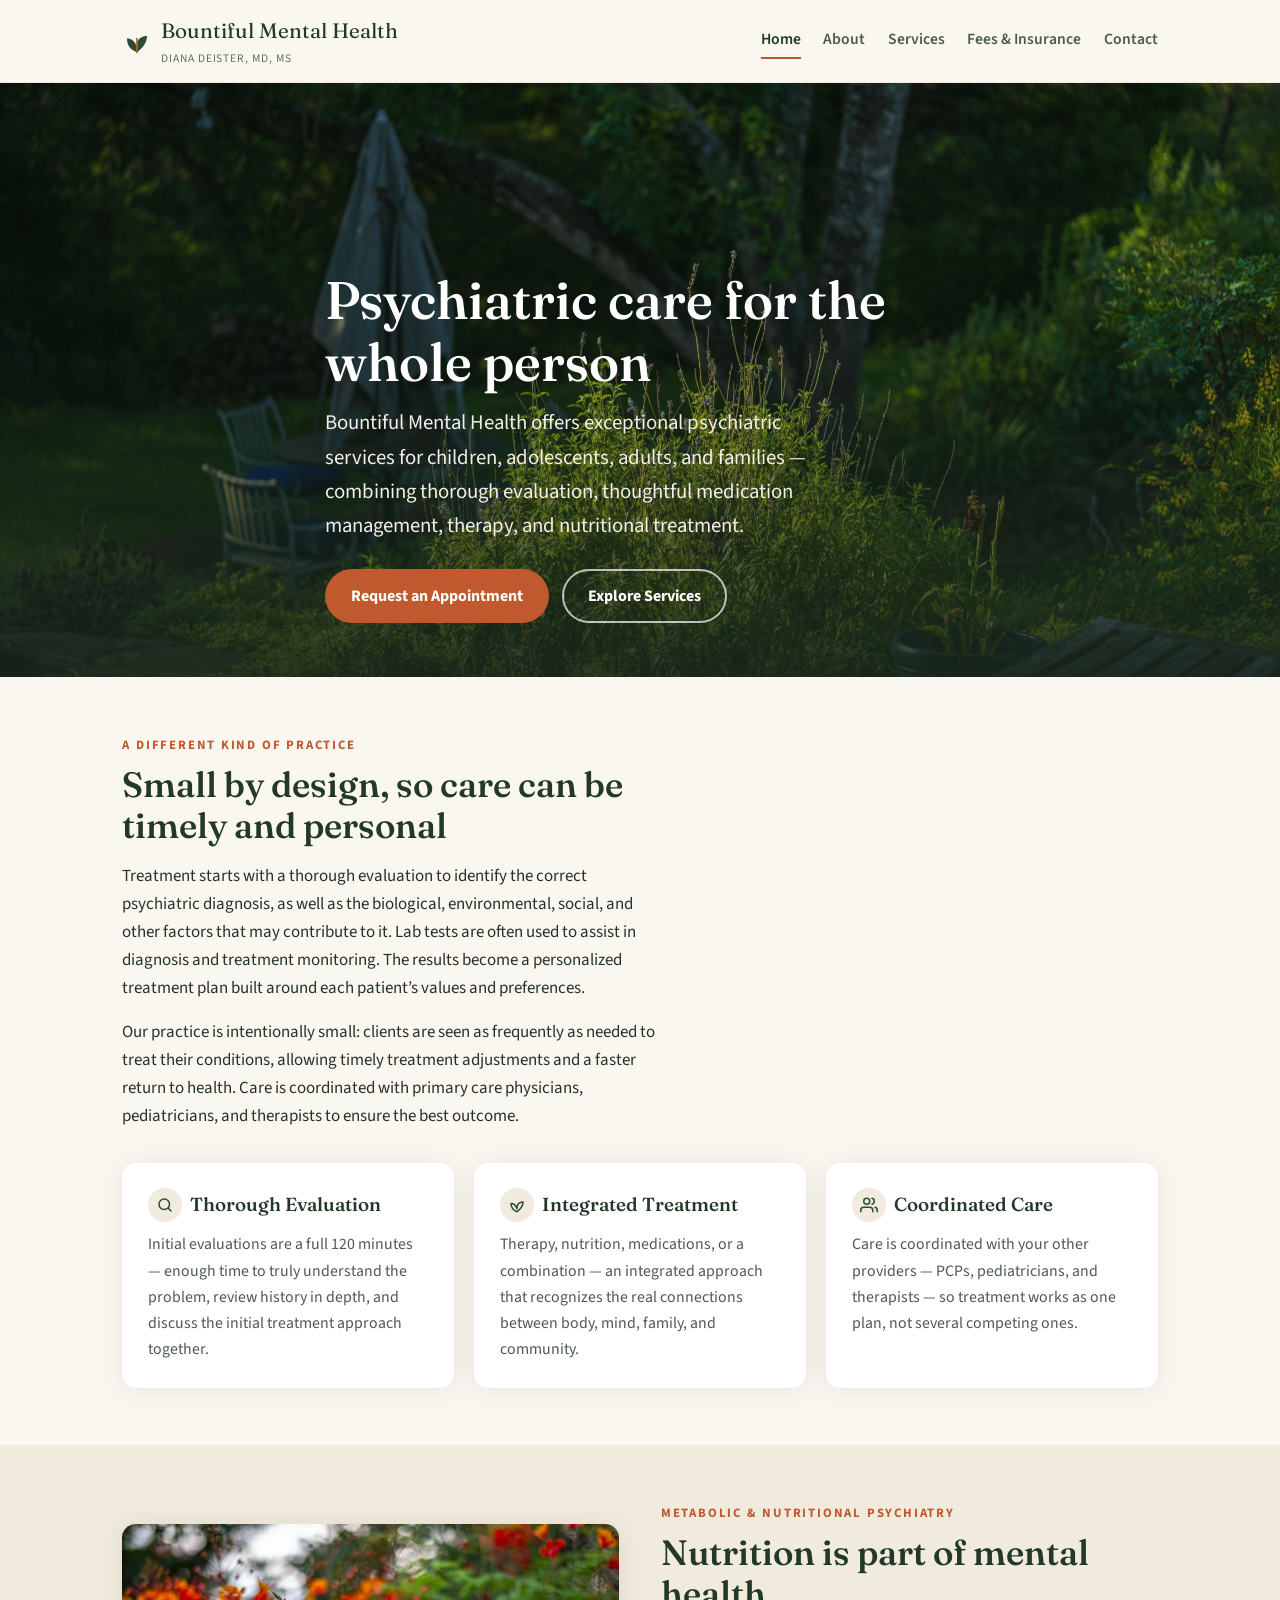
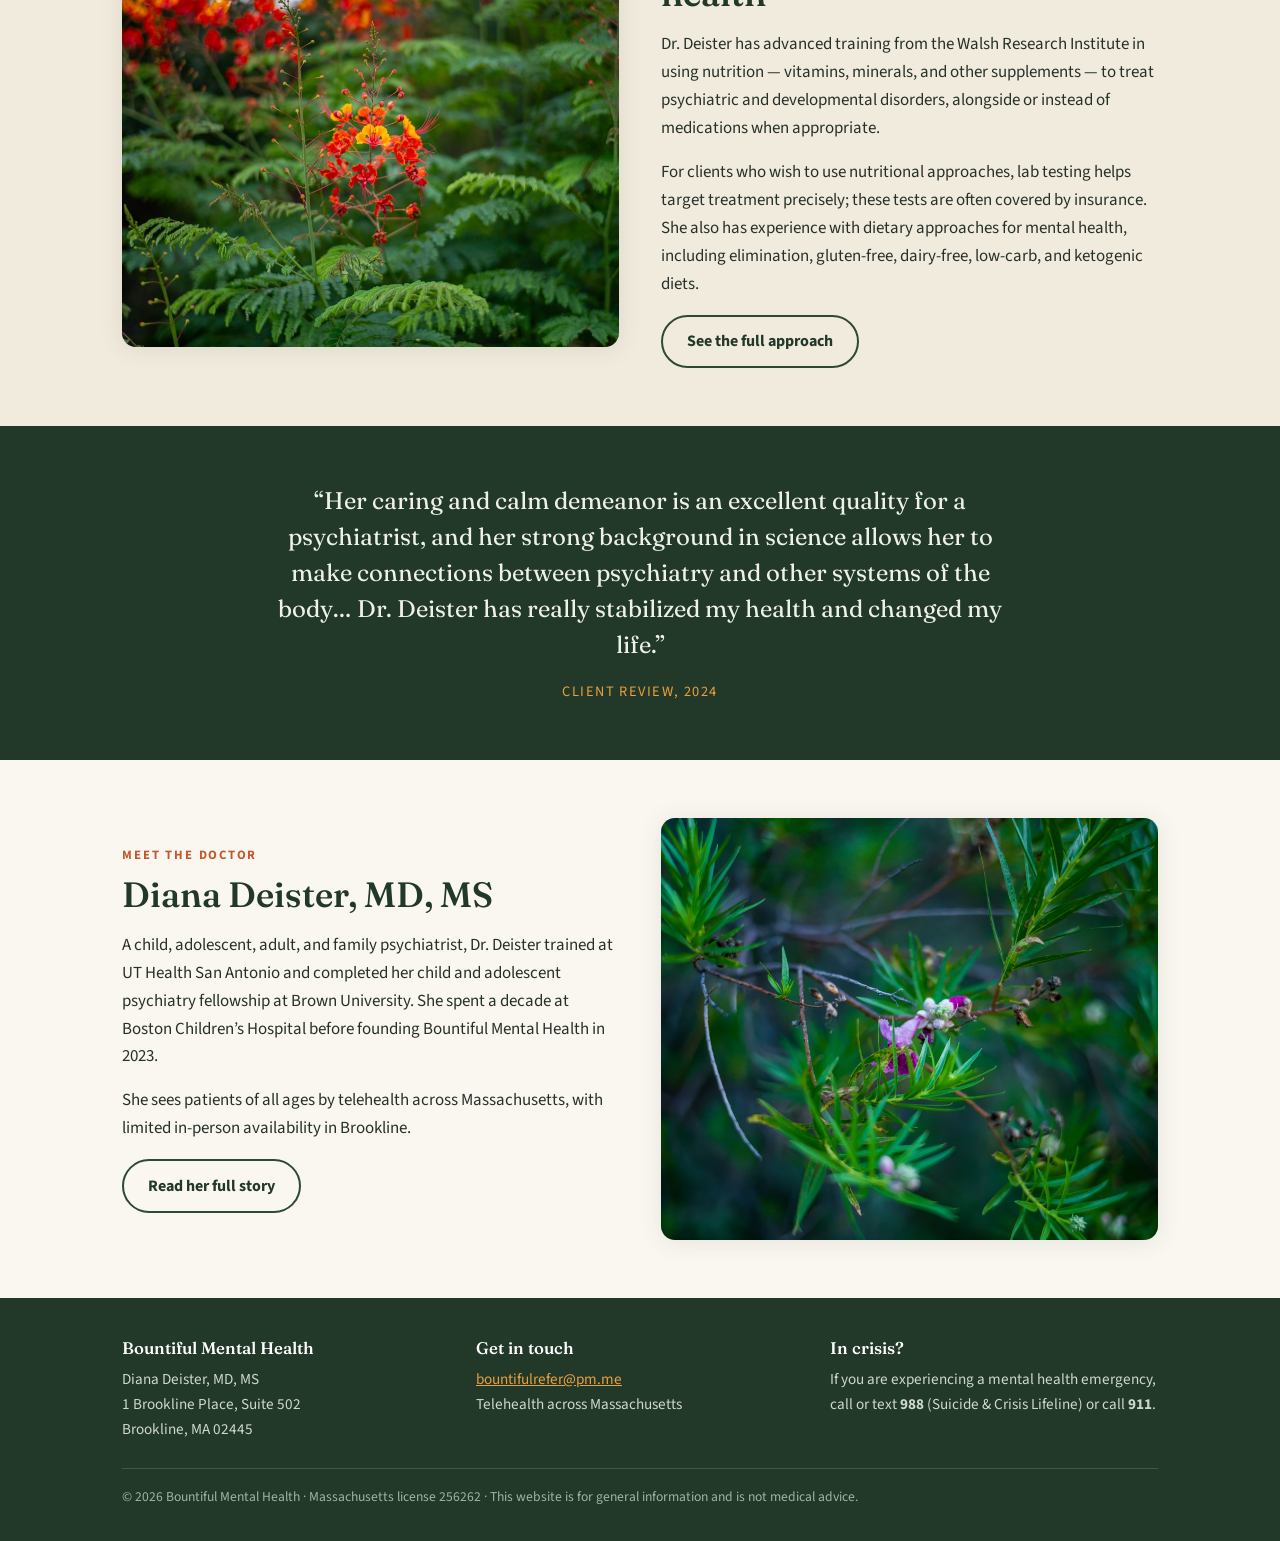
==== index.html @ cc22644e "Bountiful Mental Health site: five pages, botanical design, recovered content Content recovered from" ====
<!DOCTYPE html>
<html lang="en">
<head>
<meta charset="utf-8">
<meta name="viewport" content="width=device-width, initial-scale=1">
<title>Bountiful Mental Health — Diana Deister, MD, MS | Psychiatry in Massachusetts</title>
<meta name="description" content="Bountiful Mental Health offers metabolic and nutritional psychiatry for children, adolescents, adults, and families across Massachusetts. Diana Deister, MD, MS.">
<link rel="preconnect" href="https://fonts.googleapis.com">
<link rel="preconnect" href="https://fonts.gstatic.com" crossorigin>
<link href="https://fonts.googleapis.com/css2?family=Fraunces:opsz,wght@9..144,400..600&family=Source+Sans+3:wght@400;600;700&display=swap" rel="stylesheet">
<link rel="stylesheet" href="css/style.css">
<link rel="icon" href="data:image/svg+xml,%3Csvg xmlns='http://www.w3.org/2000/svg' viewBox='0 0 100 100'%3E%3Ctext y='.9em' font-size='90'%3E%F0%9F%8C%BF%3C/text%3E%3C/svg%3E">
</head>
<body>

<header class="site-header">
  <div class="wrap">
    <a class="brand" href="index.html">
      <svg width="30" height="30" viewBox="0 0 24 24" fill="none" aria-hidden="true"><path d="M12 21c6-4.5 8-9 8-13-4 0-8.5 2-8 9-1.5-5-4.5-7-8-7 0 5 2 8.5 8 11z" fill="#2e4a33"/><path d="M12 21c0-6 0-9 0-11" stroke="#c05a2e" stroke-width="1.4" stroke-linecap="round"/></svg>
      <span>Bountiful Mental Health<small>Diana Deister, MD, MS</small></span>
    </a>
    <nav class="main-nav" aria-label="Main">
      <a href="index.html" aria-current="page">Home</a>
      <a href="about.html">About</a>
      <a href="services.html">Services</a>
      <a href="fees.html">Fees &amp; Insurance</a>
      <a href="contact.html">Contact</a>
    </nav>
  </div>
</header>

<main>

<div class="hero">
  <img class="bg" src="photos/web/L1041935-2400.jpg" alt="A quiet garden patio in dappled morning light">
  <div class="veil"></div>
  <div class="wrap">
    <h1>Psychiatric care for the whole person</h1>
    <p class="lede">Bountiful Mental Health offers exceptional psychiatric services for children, adolescents, adults, and families — combining thorough evaluation, thoughtful medication management, therapy, and nutritional treatment.</p>
    <div class="btn-row">
      <a class="btn btn-primary" href="contact.html">Request an Appointment</a>
      <a class="btn btn-ghost" href="services.html">Explore Services</a>
    </div>
  </div>
</div>

<section>
  <div class="wrap">
    <p class="eyebrow">A different kind of practice</p>
    <h2>Small by design, so care can be timely and personal</h2>
    <div class="prose">
      <p>Treatment starts with a thorough evaluation to identify the correct psychiatric diagnosis, as well as the biological, environmental, social, and other factors that may contribute to it. Lab tests are often used to assist in diagnosis and treatment monitoring. The results become a personalized treatment plan built around each patient&rsquo;s values and preferences.</p>
      <p>Our practice is intentionally small: clients are seen as frequently as needed to treat their conditions, allowing timely treatment adjustments and a faster return to health. Care is coordinated with primary care physicians, pediatricians, and therapists to ensure the best outcome.</p>
    </div>
    <div class="cards">
      <div class="card">
        <h3><span class="glyph"><svg width="18" height="18" viewBox="0 0 24 24" fill="none" stroke="currentColor" stroke-width="2" stroke-linecap="round"><circle cx="11" cy="11" r="7"/><path d="m20 20-3.5-3.5"/></svg></span>Thorough Evaluation</h3>
        <p>Initial evaluations are a full 120 minutes — enough time to truly understand the problem, review history in depth, and discuss the initial treatment approach together.</p>
      </div>
      <div class="card">
        <h3><span class="glyph"><svg width="18" height="18" viewBox="0 0 24 24" fill="none" stroke="currentColor" stroke-width="2" stroke-linecap="round" stroke-linejoin="round"><path d="M12 21c6-4.5 8-9 8-13-4 0-8.5 2-8 9-1.5-5-4.5-7-8-7 0 5 2 8.5 8 11z"/></svg></span>Integrated Treatment</h3>
        <p>Therapy, nutrition, medications, or a combination — an integrated approach that recognizes the real connections between body, mind, family, and community.</p>
      </div>
      <div class="card">
        <h3><span class="glyph"><svg width="18" height="18" viewBox="0 0 24 24" fill="none" stroke="currentColor" stroke-width="2" stroke-linecap="round" stroke-linejoin="round"><path d="M17 21v-2a4 4 0 0 0-4-4H5a4 4 0 0 0-4 4v2"/><circle cx="9" cy="7" r="4"/><path d="M23 21v-2a4 4 0 0 0-3-3.87"/><path d="M16 3.13a4 4 0 0 1 0 7.75"/></svg></span>Coordinated Care</h3>
        <p>Care is coordinated with your other providers — PCPs, pediatricians, and therapists — so treatment works as one plan, not several competing ones.</p>
      </div>
    </div>
  </div>
</section>

<section class="tint">
  <div class="wrap split">
    <img src="photos/web/M1008776-2-1200.jpg" alt="Pride of Barbados flowers blooming among green ferns">
    <div>
      <p class="eyebrow">Metabolic &amp; nutritional psychiatry</p>
      <h2>Nutrition is part of mental health</h2>
      <div class="prose">
        <p>Dr. Deister has advanced training from the Walsh Research Institute in using nutrition — vitamins, minerals, and other supplements — to treat psychiatric and developmental disorders, alongside or instead of medications when appropriate.</p>
        <p>For clients who wish to use nutritional approaches, lab testing helps target treatment precisely; these tests are often covered by insurance. She also has experience with dietary approaches for mental health, including elimination, gluten-free, dairy-free, low-carb, and ketogenic diets.</p>
      </div>
      <a class="btn btn-outline" href="services.html">See the full approach</a>
    </div>
  </div>
</section>

<section class="forest">
  <div class="wrap">
    <blockquote class="pull">
      &ldquo;Her caring and calm demeanor is an excellent quality for a psychiatrist, and her strong background in science allows her to make connections between psychiatry and other systems of the body&hellip; Dr.&nbsp;Deister has really stabilized my health and changed my life.&rdquo;
      <footer>Client review, 2024</footer>
    </blockquote>
  </div>
</section>

<section>
  <div class="wrap split">
    <div>
      <p class="eyebrow">Meet the doctor</p>
      <h2>Diana Deister, MD, MS</h2>
      <div class="prose">
        <p>A child, adolescent, adult, and family psychiatrist, Dr. Deister trained at UT Health San Antonio and completed her child and adolescent psychiatry fellowship at Brown University. She spent a decade at Boston Children&rsquo;s Hospital before founding Bountiful Mental Health in 2023.</p>
        <p>She sees patients of all ages by telehealth across Massachusetts, with limited in-person availability in Brookline.</p>
      </div>
      <a class="btn btn-outline" href="about.html">Read her full story</a>
    </div>
    <img src="photos/web/M1008814-2-1200.jpg" alt="Desert willow branch with a soft pink blossom">
  </div>
</section>

</main>

<footer class="site-footer">
  <div class="wrap">
    <div class="cols">
      <div>
        <h4>Bountiful Mental Health</h4>
        <p>Diana Deister, MD, MS<br>1 Brookline Place, Suite 502<br>Brookline, MA 02445</p>
      </div>
      <div>
        <h4>Get in touch</h4>
        <p><a href="mailto:bountifulrefer@pm.me">bountifulrefer@pm.me</a><br>Telehealth across Massachusetts</p>
      </div>
      <div>
        <h4>In crisis?</h4>
        <p>If you are experiencing a mental health emergency, call or text <strong>988</strong> (Suicide &amp; Crisis Lifeline) or call <strong>911</strong>.</p>
      </div>
    </div>
    <p class="fine">&copy; 2026 Bountiful Mental Health &middot; Massachusetts license 256262 &middot; This website is for general information and is not medical advice.</p>
  </div>
</footer>

</body>
</html>
---- css/style.css ----
/* Bountiful Mental Health — site styles */

:root {
  --green-deep: #22392a;
  --green: #2e4a33;
  --green-soft: #5a7361;
  --cream: #faf7f0;
  --cream-dark: #f1ebdd;
  --ink: #26312a;
  --ink-soft: #4d5a50;
  --accent: #c05a2e;
  --accent-soft: #e8a13c;
  --white: #ffffff;
  --max: 1080px;
  --radius: 14px;
  --shadow: 0 2px 24px rgba(34, 57, 42, 0.10);
}

* { margin: 0; padding: 0; box-sizing: border-box; }

html { scroll-behavior: smooth; }

body {
  font-family: "Source Sans 3", "Segoe UI", -apple-system, sans-serif;
  font-size: 1.06rem;
  line-height: 1.65;
  color: var(--ink);
  background: var(--cream);
}

h1, h2, h3, h4 {
  font-family: "Fraunces", Georgia, serif;
  font-weight: 550;
  line-height: 1.18;
  color: var(--green-deep);
}

img { max-width: 100%; display: block; }

a { color: var(--accent); }
a:hover { color: var(--green); }

.wrap {
  max-width: var(--max);
  margin: 0 auto;
  padding: 0 1.4rem;
}

/* ---------- Header ---------- */

.site-header {
  background: var(--cream);
  border-bottom: 1px solid var(--cream-dark);
  position: sticky;
  top: 0;
  z-index: 20;
}

.site-header .wrap {
  display: flex;
  align-items: center;
  justify-content: space-between;
  gap: 1rem;
  padding-top: 0.9rem;
  padding-bottom: 0.9rem;
  flex-wrap: wrap;
}

.brand {
  font-family: "Fraunces", Georgia, serif;
  font-size: 1.3rem;
  color: var(--green-deep);
  text-decoration: none;
  display: flex;
  align-items: center;
  gap: 0.55rem;
}

.brand svg { flex: none; }

.brand small {
  display: block;
  font-family: "Source Sans 3", sans-serif;
  font-size: 0.72rem;
  letter-spacing: 0.08em;
  text-transform: uppercase;
  color: var(--green-soft);
}

nav.main-nav {
  display: flex;
  gap: 1.4rem;
  flex-wrap: wrap;
}

nav.main-nav a {
  color: var(--ink-soft);
  text-decoration: none;
  font-weight: 600;
  font-size: 0.98rem;
  padding: 0.25rem 0;
  border-bottom: 2px solid transparent;
}

nav.main-nav a:hover { color: var(--green-deep); }

nav.main-nav a[aria-current="page"] {
  color: var(--green-deep);
  border-bottom-color: var(--accent);
}

/* ---------- Hero ---------- */

.hero {
  position: relative;
  min-height: 66vh;
  display: flex;
  align-items: flex-end;
  color: var(--white);
  background: var(--green-deep);
}

.hero .bg {
  position: absolute;
  inset: 0;
  object-fit: cover;
  width: 100%;
  height: 100%;
  opacity: 0.85;
}

.hero .veil {
  position: absolute;
  inset: 0;
  background: linear-gradient(to top, rgba(23, 38, 28, 0.88) 0%, rgba(23, 38, 28, 0.25) 55%, rgba(23, 38, 28, 0.15) 100%);
}

.hero .wrap {
  position: relative;
  padding-top: 6rem;
  padding-bottom: 3.4rem;
}

.hero h1 {
  color: var(--white);
  font-size: clamp(2rem, 4.6vw, 3.3rem);
  max-width: 18ch;
  margin-bottom: 0.8rem;
}

.hero p.lede {
  font-size: clamp(1.05rem, 2vw, 1.3rem);
  max-width: 52ch;
  color: #f2efe6;
  margin-bottom: 1.6rem;
}

/* ---------- Buttons ---------- */

.btn {
  display: inline-block;
  padding: 0.72rem 1.5rem;
  border-radius: 999px;
  font-weight: 700;
  text-decoration: none;
  font-size: 1rem;
  border: 2px solid transparent;
}

.btn-primary {
  background: var(--accent);
  color: var(--white);
}
.btn-primary:hover { background: #a84c25; color: var(--white); }

.btn-ghost {
  border-color: rgba(255, 255, 255, 0.7);
  color: var(--white);
}
.btn-ghost:hover { background: rgba(255, 255, 255, 0.12); color: var(--white); }

.btn-outline {
  border-color: var(--green);
  color: var(--green-deep);
}
.btn-outline:hover { background: var(--green); color: var(--white); }

.btn-row { display: flex; gap: 0.8rem; flex-wrap: wrap; }

/* ---------- Sections ---------- */

section { padding: 3.6rem 0; }

section.tint { background: var(--cream-dark); }
section.forest { background: var(--green-deep); color: #eef0e9; }
section.forest h2 { color: var(--white); }

.eyebrow {
  font-size: 0.8rem;
  letter-spacing: 0.14em;
  text-transform: uppercase;
  font-weight: 700;
  color: var(--accent);
  margin-bottom: 0.5rem;
}

section h2 {
  font-size: clamp(1.6rem, 3vw, 2.2rem);
  margin-bottom: 1rem;
  max-width: 26ch;
}

.prose p { max-width: 68ch; margin-bottom: 1rem; }

/* ---------- Cards ---------- */

.cards {
  display: grid;
  grid-template-columns: repeat(auto-fit, minmax(250px, 1fr));
  gap: 1.3rem;
  margin-top: 2rem;
}

.card {
  background: var(--white);
  border-radius: var(--radius);
  padding: 1.6rem;
  box-shadow: var(--shadow);
}

.card h3 {
  font-size: 1.18rem;
  margin-bottom: 0.6rem;
  display: flex;
  align-items: center;
  gap: 0.55rem;
}

.card p { color: var(--ink-soft); font-size: 0.99rem; }

.card .glyph {
  width: 2.1rem;
  height: 2.1rem;
  flex: none;
  border-radius: 50%;
  background: var(--cream-dark);
  display: grid;
  place-items: center;
  color: var(--green);
}

/* ---------- Split (image + text) ---------- */

.split {
  display: grid;
  grid-template-columns: 1fr 1fr;
  gap: 2.6rem;
  align-items: center;
}

.split img {
  border-radius: var(--radius);
  box-shadow: var(--shadow);
  aspect-ratio: 4 / 3.4;
  object-fit: cover;
  width: 100%;
}

@media (max-width: 800px) {
  .split { grid-template-columns: 1fr; }
}

/* ---------- Quote ---------- */

blockquote.pull {
  max-width: 46rem;
  margin: 0 auto;
  text-align: center;
  font-family: "Fraunces", Georgia, serif;
  font-size: clamp(1.15rem, 2.4vw, 1.5rem);
  line-height: 1.5;
  color: #eef0e9;
}

blockquote.pull footer {
  margin-top: 1.1rem;
  font-family: "Source Sans 3", sans-serif;
  font-size: 0.9rem;
  letter-spacing: 0.1em;
  text-transform: uppercase;
  color: var(--accent-soft);
}

/* ---------- Lists ---------- */

ul.checks {
  list-style: none;
  display: grid;
  grid-template-columns: repeat(auto-fit, minmax(230px, 1fr));
  gap: 0.55rem 1.6rem;
  margin: 1.2rem 0;
  max-width: 60rem;
}

ul.checks li {
  padding-left: 1.7rem;
  position: relative;
}

ul.checks li::before {
  content: "";
  position: absolute;
  left: 0;
  top: 0.42em;
  width: 0.85em;
  height: 0.85em;
  border-radius: 50%;
  background: radial-gradient(circle at 35% 35%, var(--accent-soft), var(--accent));
}

/* ---------- Timeline (about) ---------- */

.timeline {
  list-style: none;
  margin: 1.4rem 0;
  border-left: 3px solid var(--cream-dark);
  padding-left: 1.4rem;
  max-width: 44rem;
}

.timeline li { margin-bottom: 1.05rem; position: relative; }

.timeline li::before {
  content: "";
  position: absolute;
  left: calc(-1.4rem - 8.5px);
  top: 0.45em;
  width: 11px;
  height: 11px;
  border-radius: 50%;
  background: var(--accent);
  border: 2.5px solid var(--cream);
}

.timeline .when {
  font-size: 0.83rem;
  font-weight: 700;
  letter-spacing: 0.06em;
  color: var(--green-soft);
  text-transform: uppercase;
}

/* ---------- Tables ---------- */

.table-scroll { overflow-x: auto; }

table.fees {
  border-collapse: collapse;
  width: 100%;
  max-width: 46rem;
  background: var(--white);
  border-radius: var(--radius);
  overflow: hidden;
  box-shadow: var(--shadow);
}

table.fees th, table.fees td {
  text-align: left;
  padding: 0.85rem 1.2rem;
  border-bottom: 1px solid var(--cream-dark);
}

table.fees th {
  background: var(--green-deep);
  color: var(--white);
  font-family: "Fraunces", Georgia, serif;
  font-weight: 550;
}

table.fees tr:last-child td { border-bottom: none; }

table.fees td.price { font-weight: 700; color: var(--green-deep); white-space: nowrap; }

/* ---------- Notice / emergency ---------- */

.notice {
  background: var(--white);
  border-left: 4px solid var(--accent);
  border-radius: 0 var(--radius) var(--radius) 0;
  padding: 1.1rem 1.4rem;
  max-width: 46rem;
  margin: 1.6rem 0;
  box-shadow: var(--shadow);
}

/* ---------- Contact ---------- */

.contact-grid {
  display: grid;
  grid-template-columns: repeat(auto-fit, minmax(260px, 1fr));
  gap: 1.3rem;
  margin-top: 1.8rem;
}

dl.hours { max-width: 30rem; }
dl.hours div {
  display: flex;
  justify-content: space-between;
  gap: 1rem;
  padding: 0.4rem 0;
  border-bottom: 1px dashed var(--cream-dark);
}
dl.hours dt { font-weight: 700; color: var(--green-deep); }
dl.hours dd { color: var(--ink-soft); text-align: right; }

/* ---------- Footer ---------- */

.site-footer {
  background: var(--green-deep);
  color: #cfd8cc;
  padding: 2.6rem 0 2rem;
  font-size: 0.95rem;
}

.site-footer a { color: var(--accent-soft); }

.site-footer .cols {
  display: grid;
  grid-template-columns: repeat(auto-fit, minmax(220px, 1fr));
  gap: 1.6rem;
  margin-bottom: 1.6rem;
}

.site-footer h4 {
  color: var(--white);
  font-size: 1.05rem;
  margin-bottom: 0.5rem;
}

.site-footer .fine {
  border-top: 1px solid rgba(255, 255, 255, 0.15);
  padding-top: 1.1rem;
  font-size: 0.85rem;
  color: #9fb3a1;
}

/* ---------- Page header (inner pages) ---------- */

.page-head {
  background: var(--green-deep);
  color: var(--white);
  padding: 3.2rem 0 2.6rem;
  position: relative;
  overflow: hidden;
}

.page-head h1 {
  color: var(--white);
  font-size: clamp(1.9rem, 4vw, 2.7rem);
}

.page-head p {
  color: #d8ddcf;
  max-width: 56ch;
  margin-top: 0.6rem;
  font-size: 1.1rem;
}
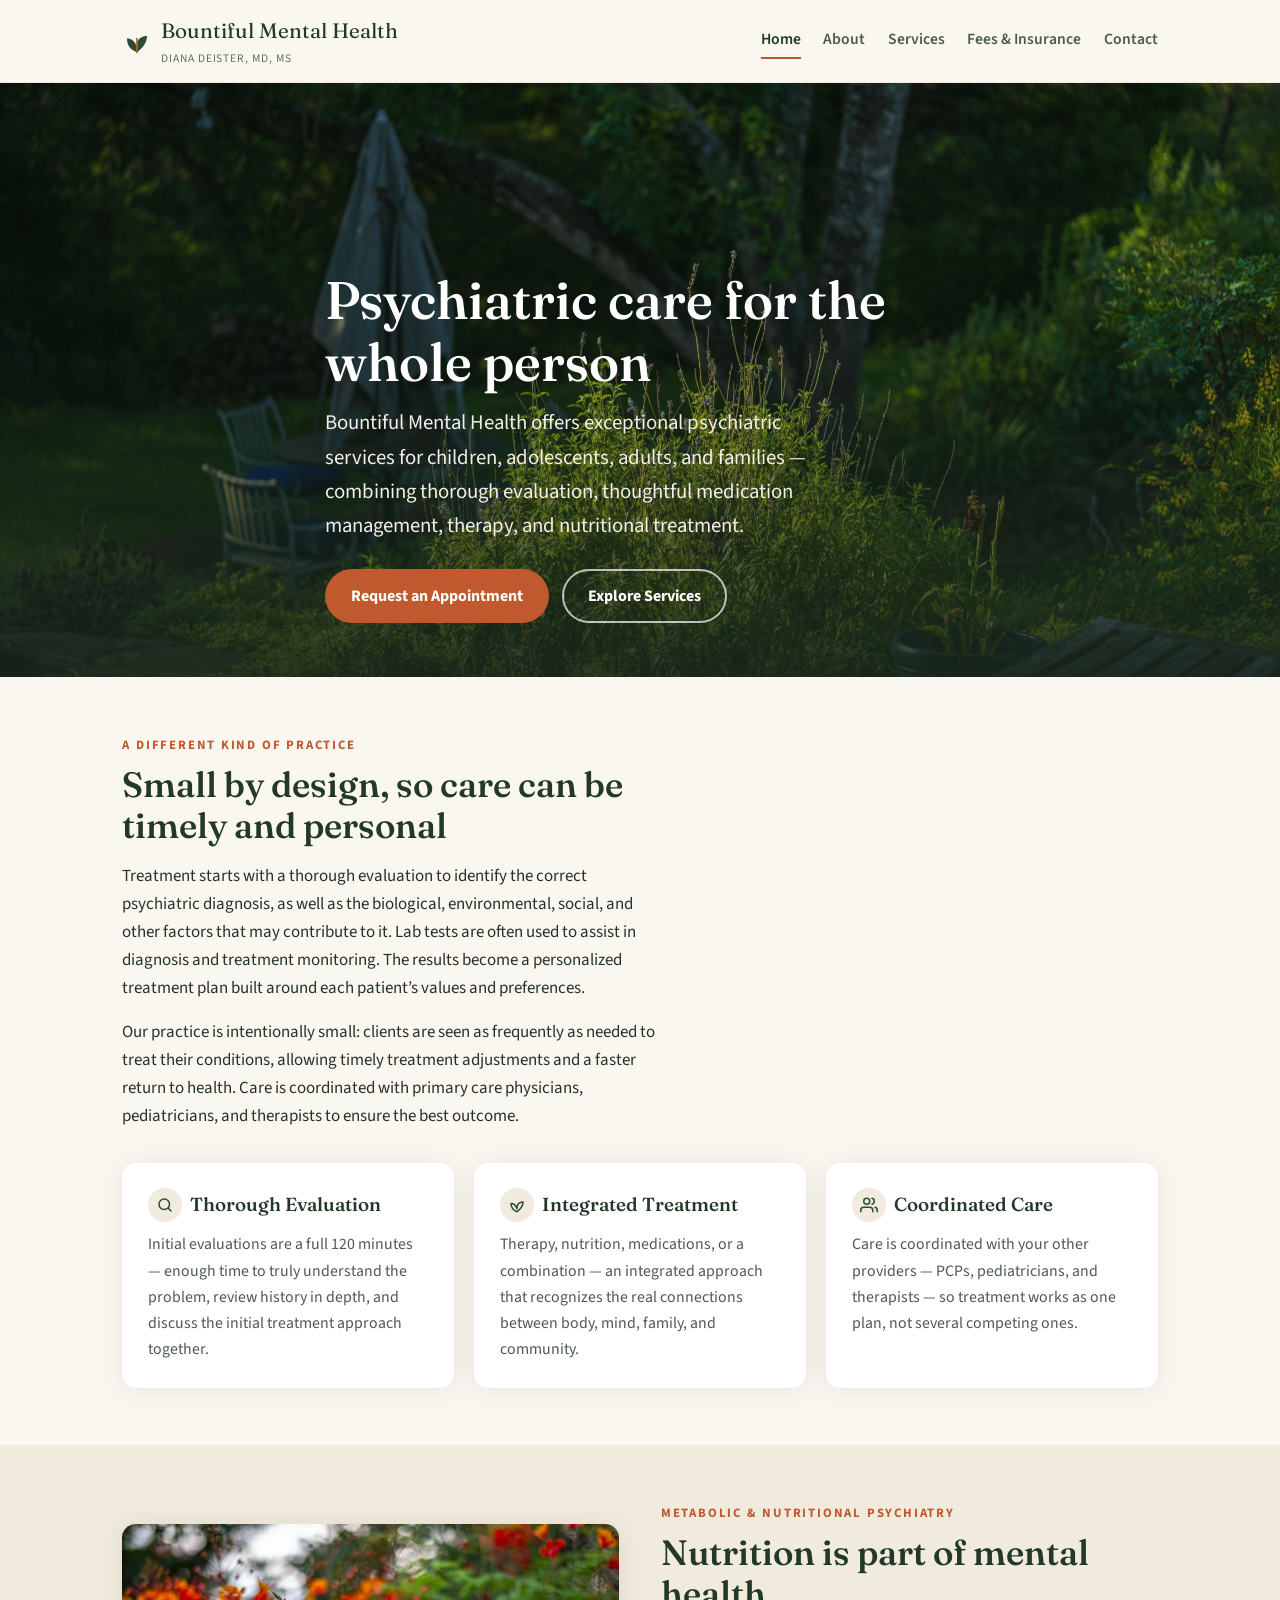
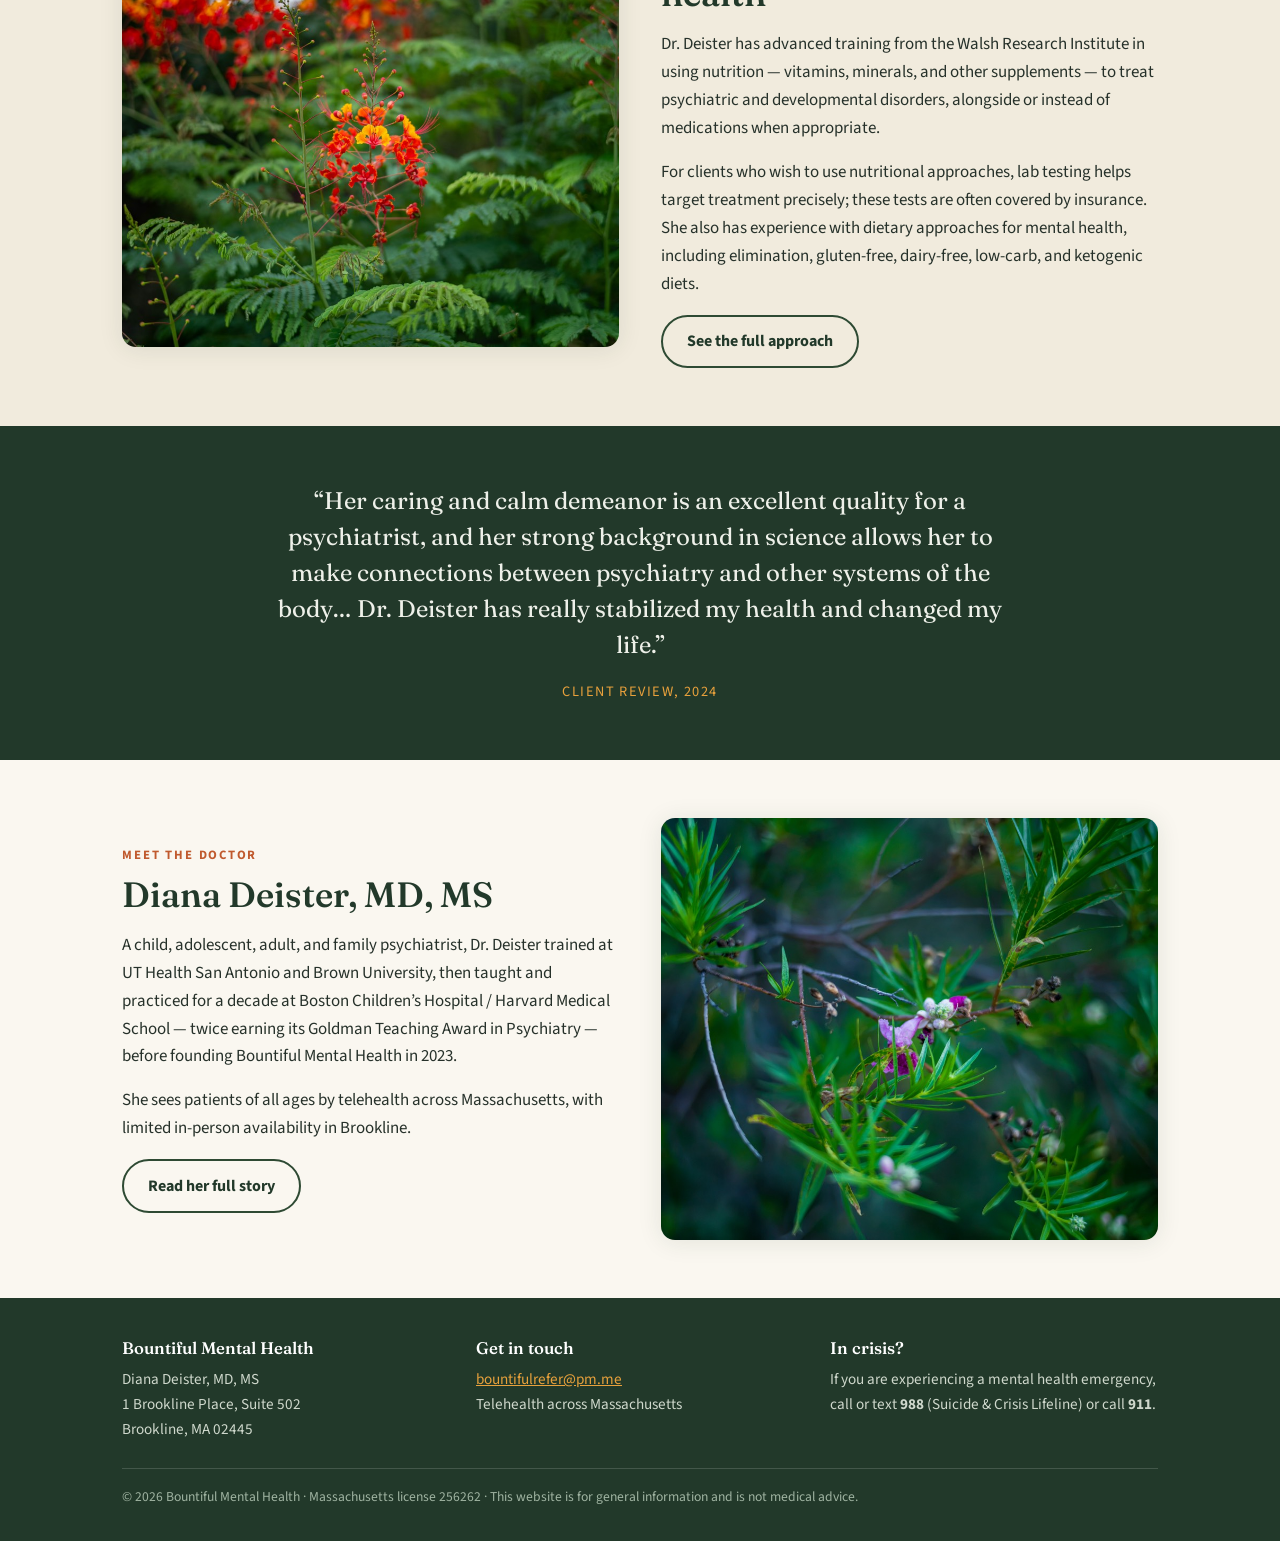
==== commit 1e921da2: "Incorporate Dr. Deister's full bio: Harvard teaching, awards, expanded specialties Co-Authored-By: C" ====
--- a/index.html
+++ b/index.html
@@ -99,7 +99,7 @@
       <p class="eyebrow">Meet the doctor</p>
       <h2>Diana Deister, MD, MS</h2>
       <div class="prose">
-        <p>A child, adolescent, adult, and family psychiatrist, Dr. Deister trained at UT Health San Antonio and completed her child and adolescent psychiatry fellowship at Brown University. She spent a decade at Boston Children&rsquo;s Hospital before founding Bountiful Mental Health in 2023.</p>
+        <p>A child, adolescent, adult, and family psychiatrist, Dr. Deister trained at UT Health San Antonio and Brown University, then taught and practiced for a decade at Boston Children&rsquo;s Hospital / Harvard Medical School — twice earning its Goldman Teaching Award in Psychiatry — before founding Bountiful Mental Health in 2023.</p>
         <p>She sees patients of all ages by telehealth across Massachusetts, with limited in-person availability in Brookline.</p>
       </div>
       <a class="btn btn-outline" href="about.html">Read her full story</a>
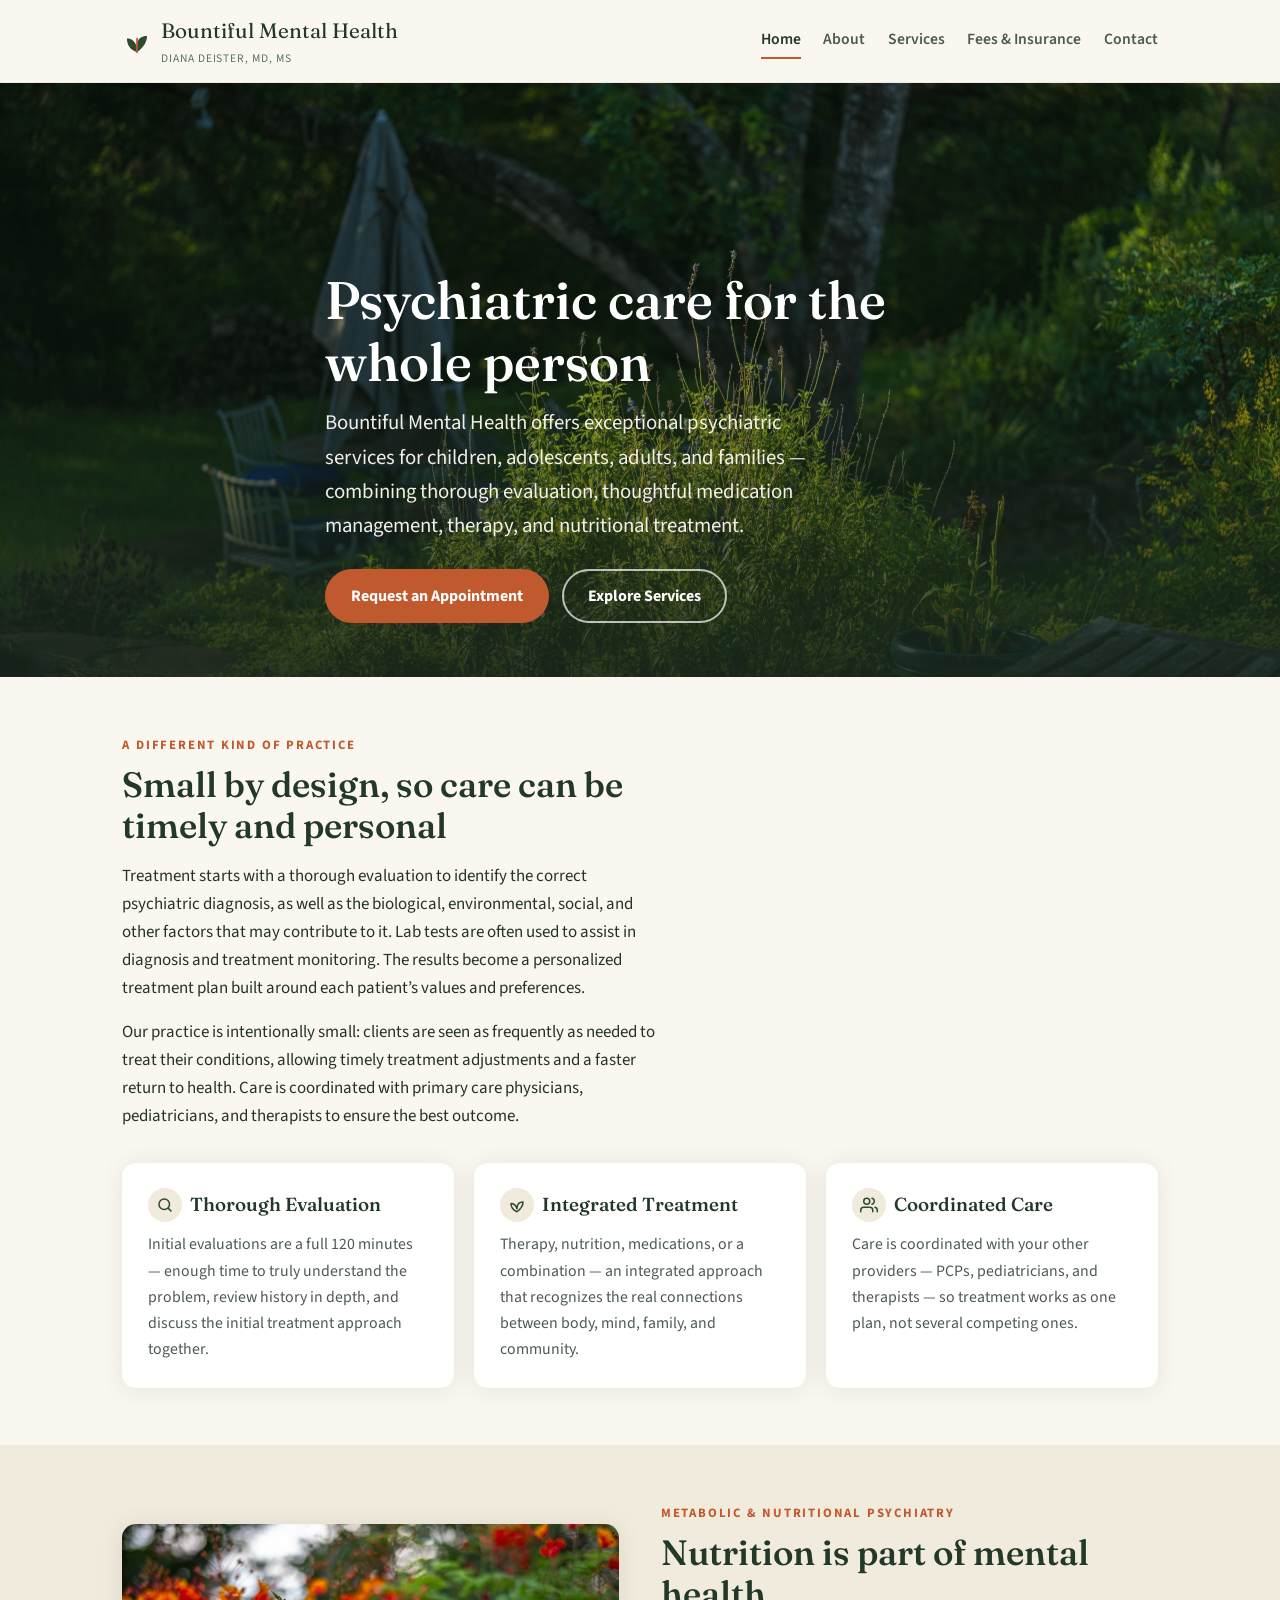
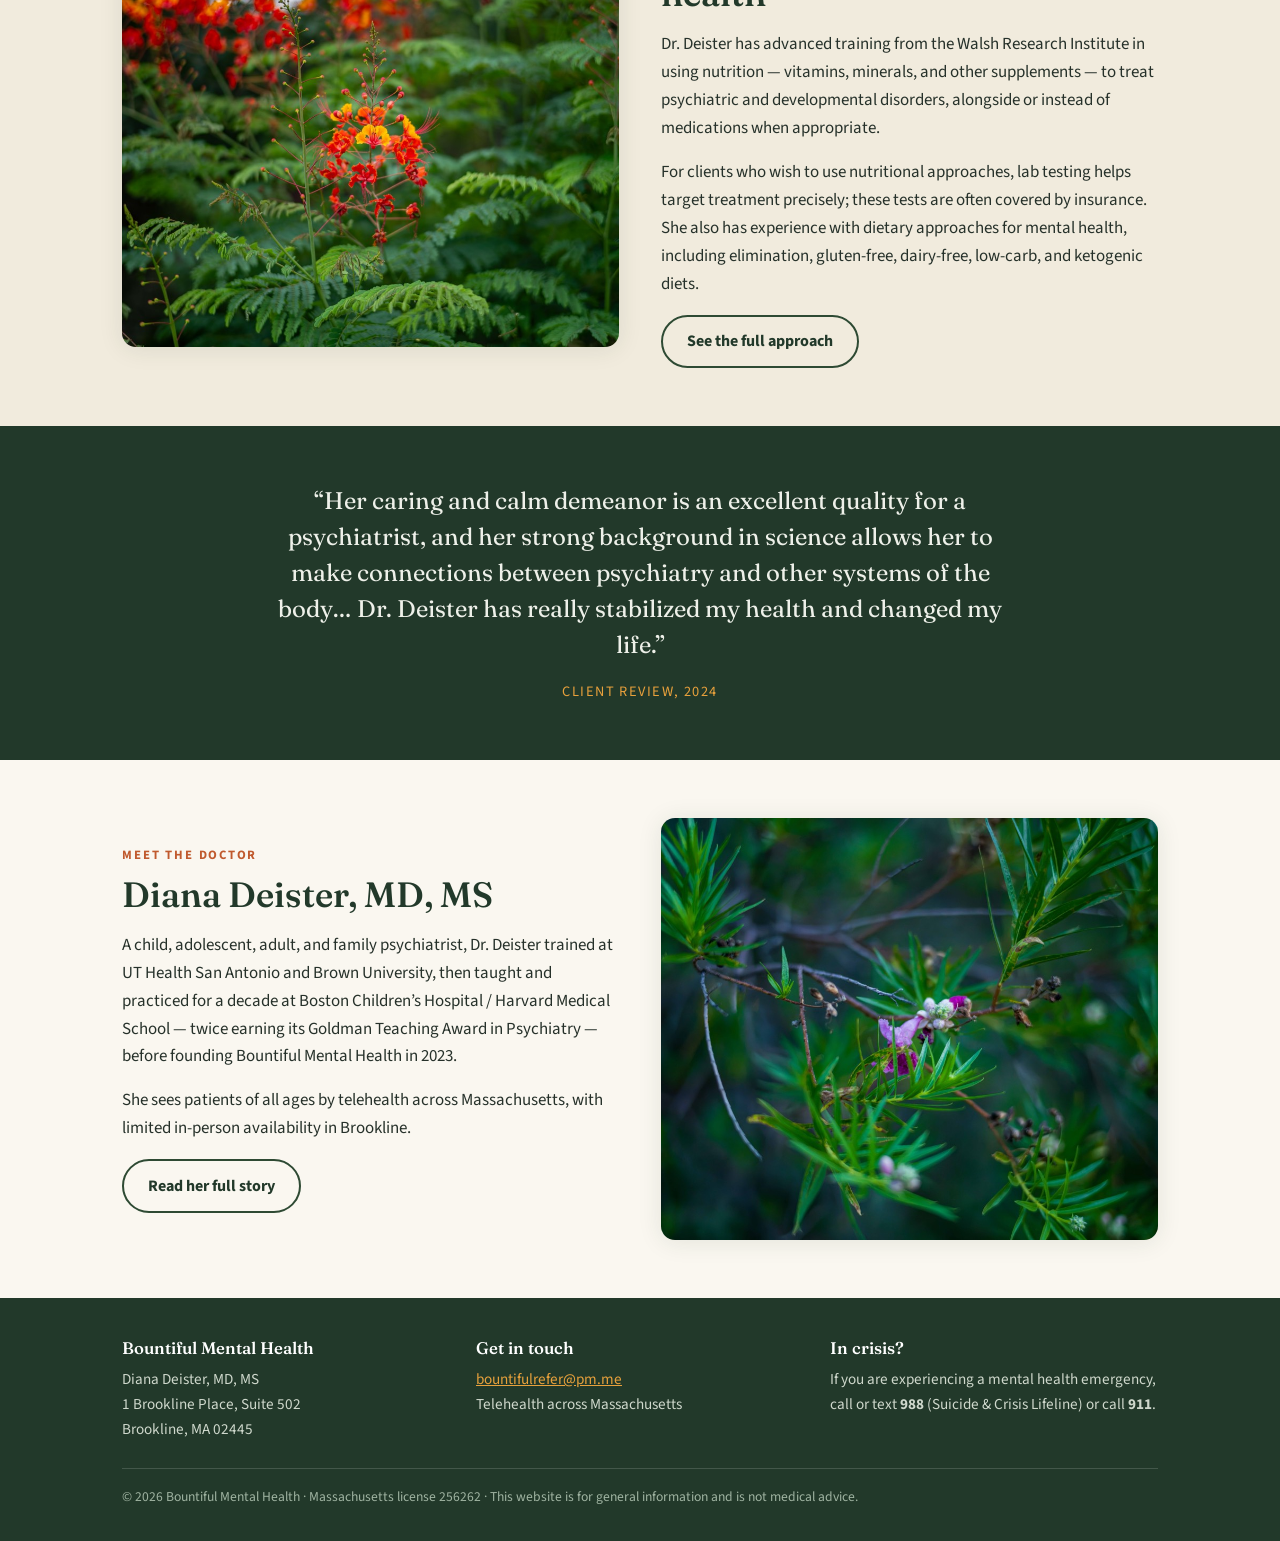
==== commit 308bdd93: "Use new smaller photo exports; keep designInspiration local-only Co-Authored-By: Claude Fable 5 <nor" ====
--- a/index.html
+++ b/index.html
@@ -71,7 +71,7 @@
 
 <section class="tint">
   <div class="wrap split">
-    <img src="photos/web/M1008776-2-1200.jpg" alt="Pride of Barbados flowers blooming among green ferns">
+    <img src="photos/web/M1008776-5-1200.jpg" alt="Pride of Barbados flowers blooming among green ferns">
     <div>
       <p class="eyebrow">Metabolic &amp; nutritional psychiatry</p>
       <h2>Nutrition is part of mental health</h2>
@@ -104,7 +104,7 @@
       </div>
       <a class="btn btn-outline" href="about.html">Read her full story</a>
     </div>
-    <img src="photos/web/M1008814-2-1200.jpg" alt="Desert willow branch with a soft pink blossom">
+    <img src="photos/web/M1008814-3-1200.jpg" alt="Desert willow branch with a soft pink blossom">
   </div>
 </section>
 
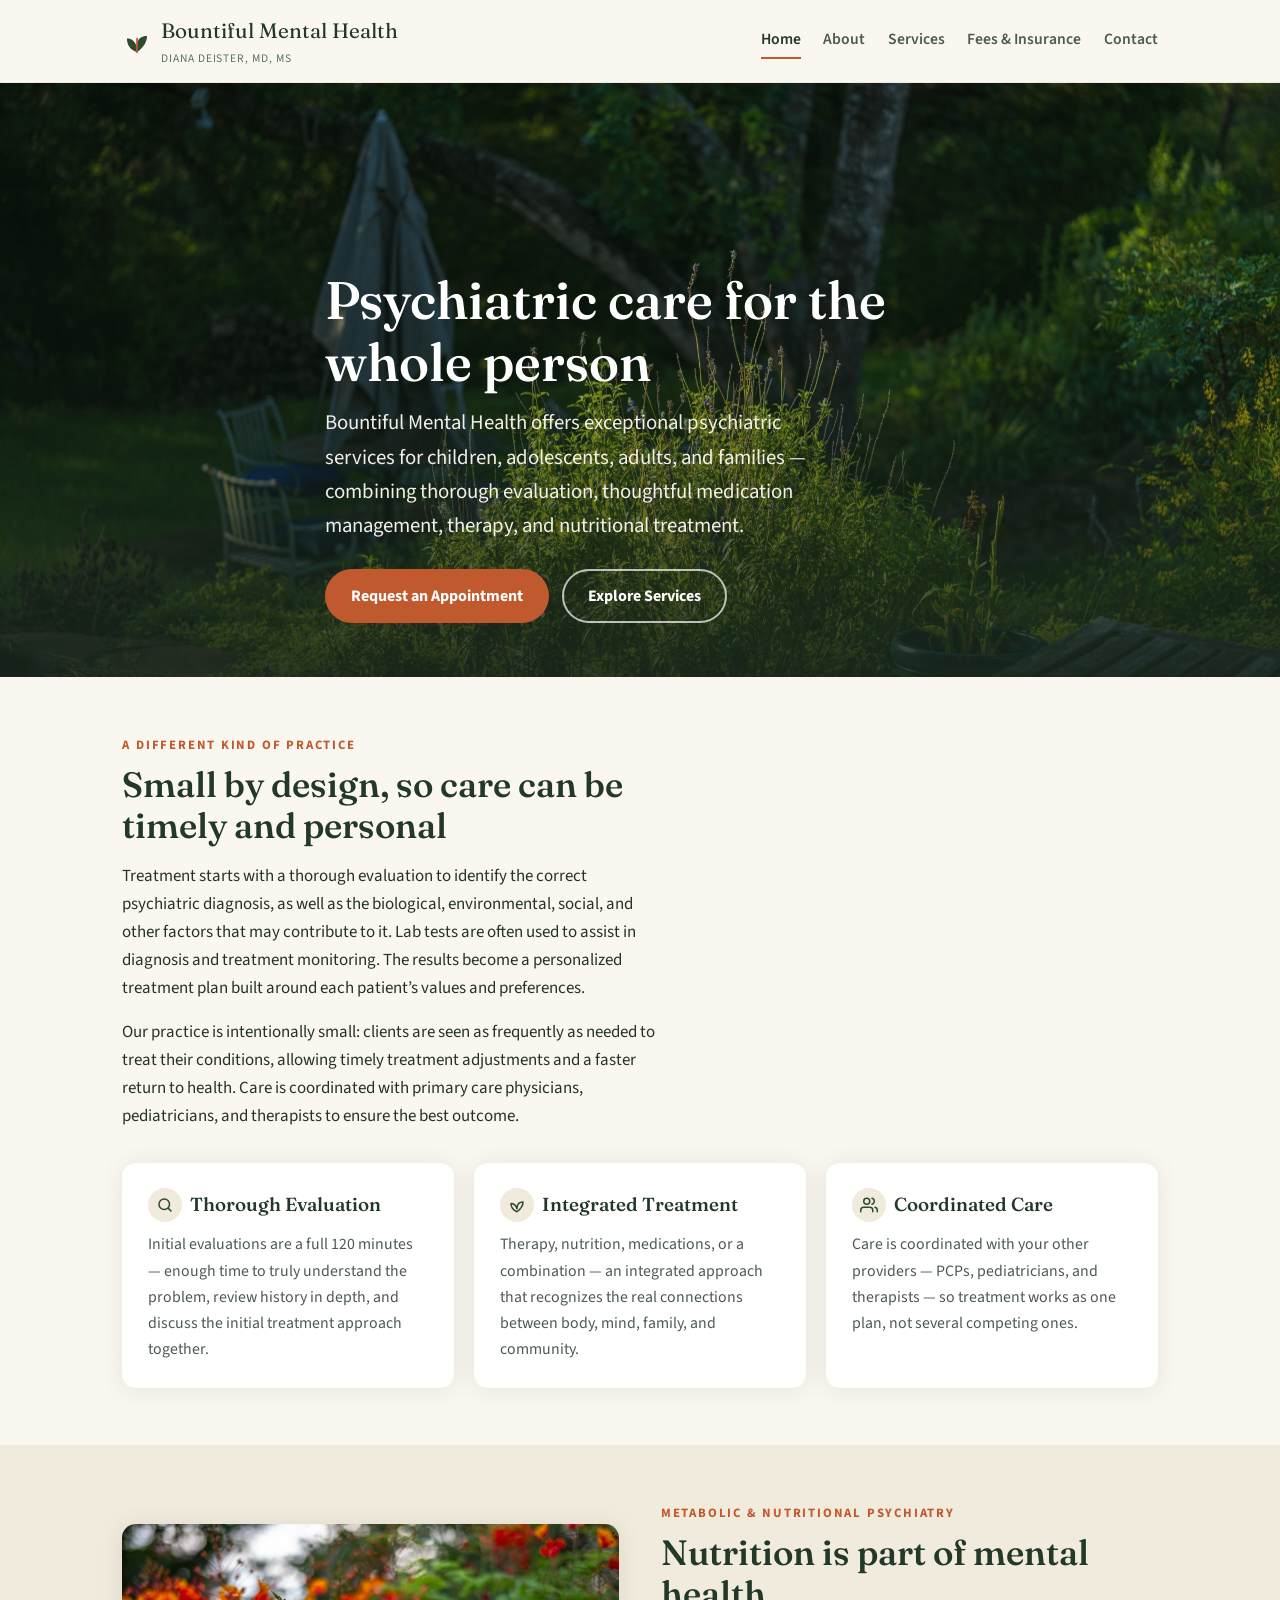
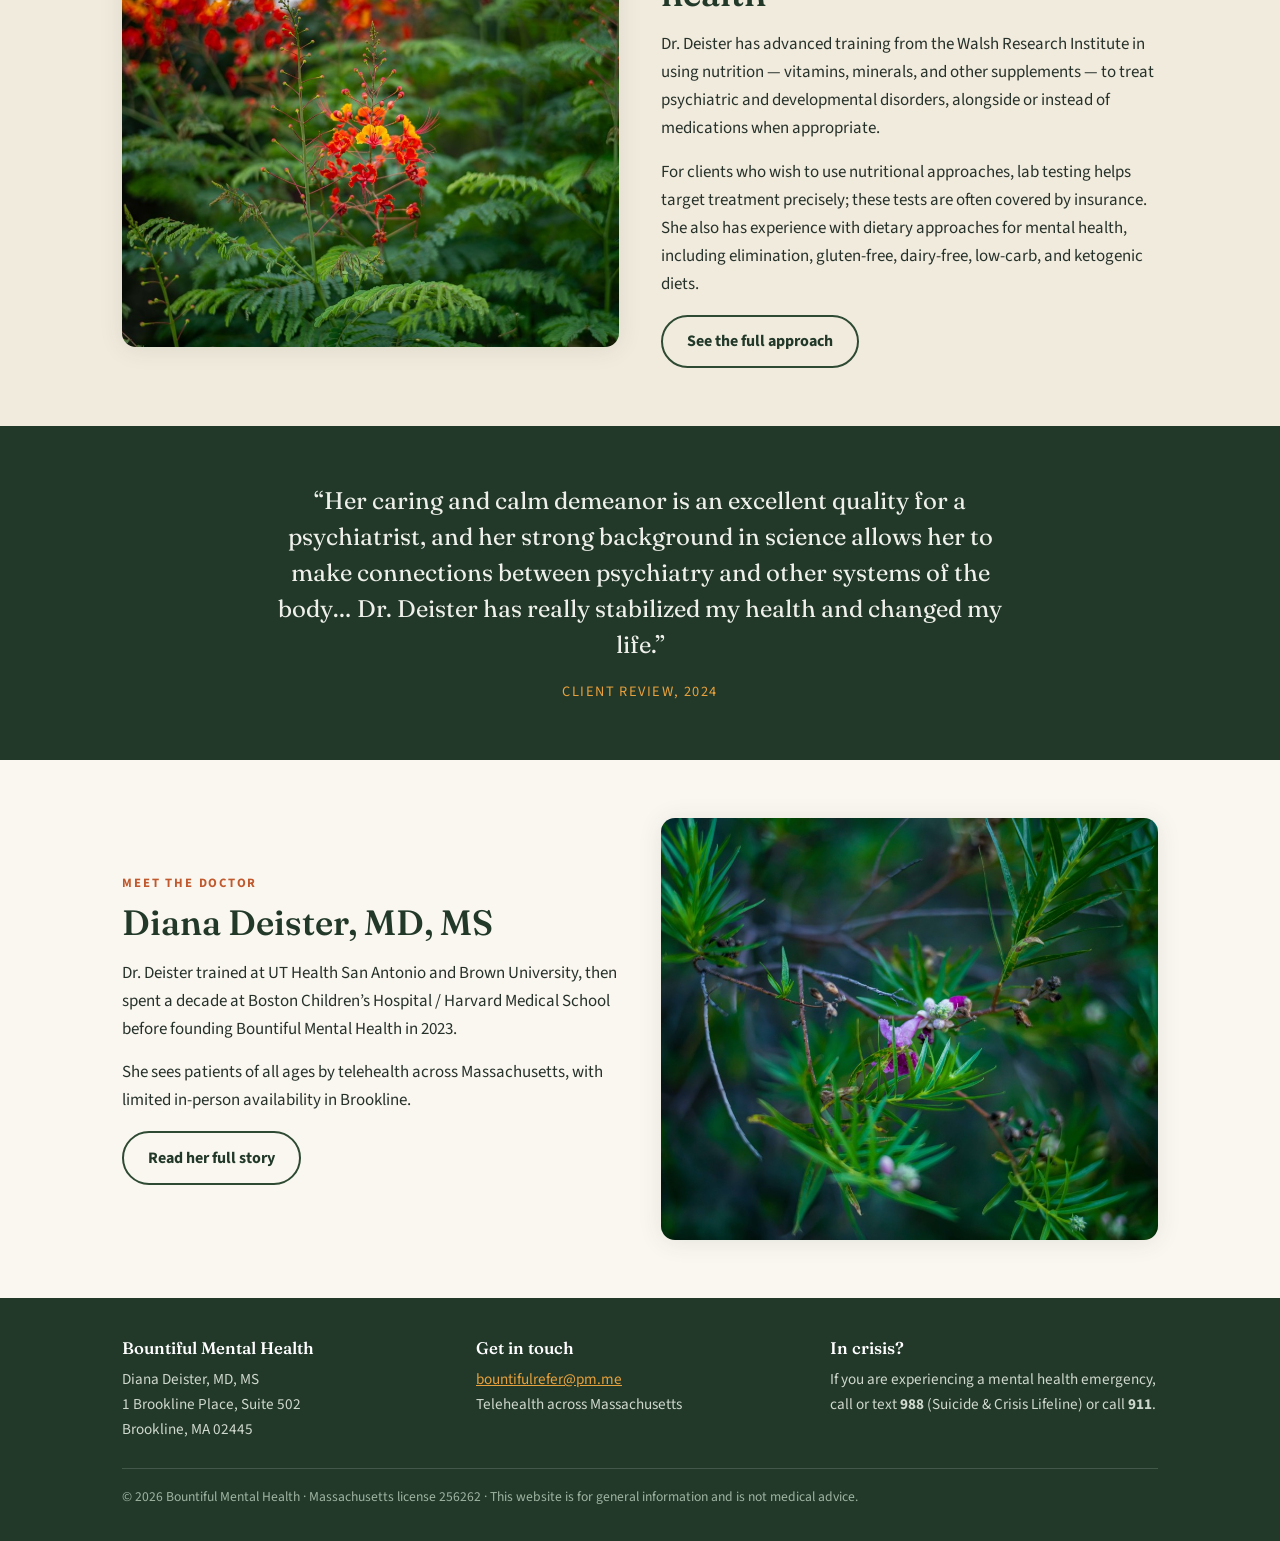
==== commit f22a678d: "Tighten Meet the doctor blurb on home page Co-Authored-By: Claude Fable 5 <noreply@anthropic.com>" ====
--- a/index.html
+++ b/index.html
@@ -99,7 +99,7 @@
       <p class="eyebrow">Meet the doctor</p>
       <h2>Diana Deister, MD, MS</h2>
       <div class="prose">
-        <p>A child, adolescent, adult, and family psychiatrist, Dr. Deister trained at UT Health San Antonio and Brown University, then taught and practiced for a decade at Boston Children&rsquo;s Hospital / Harvard Medical School — twice earning its Goldman Teaching Award in Psychiatry — before founding Bountiful Mental Health in 2023.</p>
+        <p>Dr. Deister trained at UT Health San Antonio and Brown University, then spent a decade at Boston Children&rsquo;s Hospital / Harvard Medical School before founding Bountiful Mental Health in 2023.</p>
         <p>She sees patients of all ages by telehealth across Massachusetts, with limited in-person availability in Brookline.</p>
       </div>
       <a class="btn btn-outline" href="about.html">Read her full story</a>
